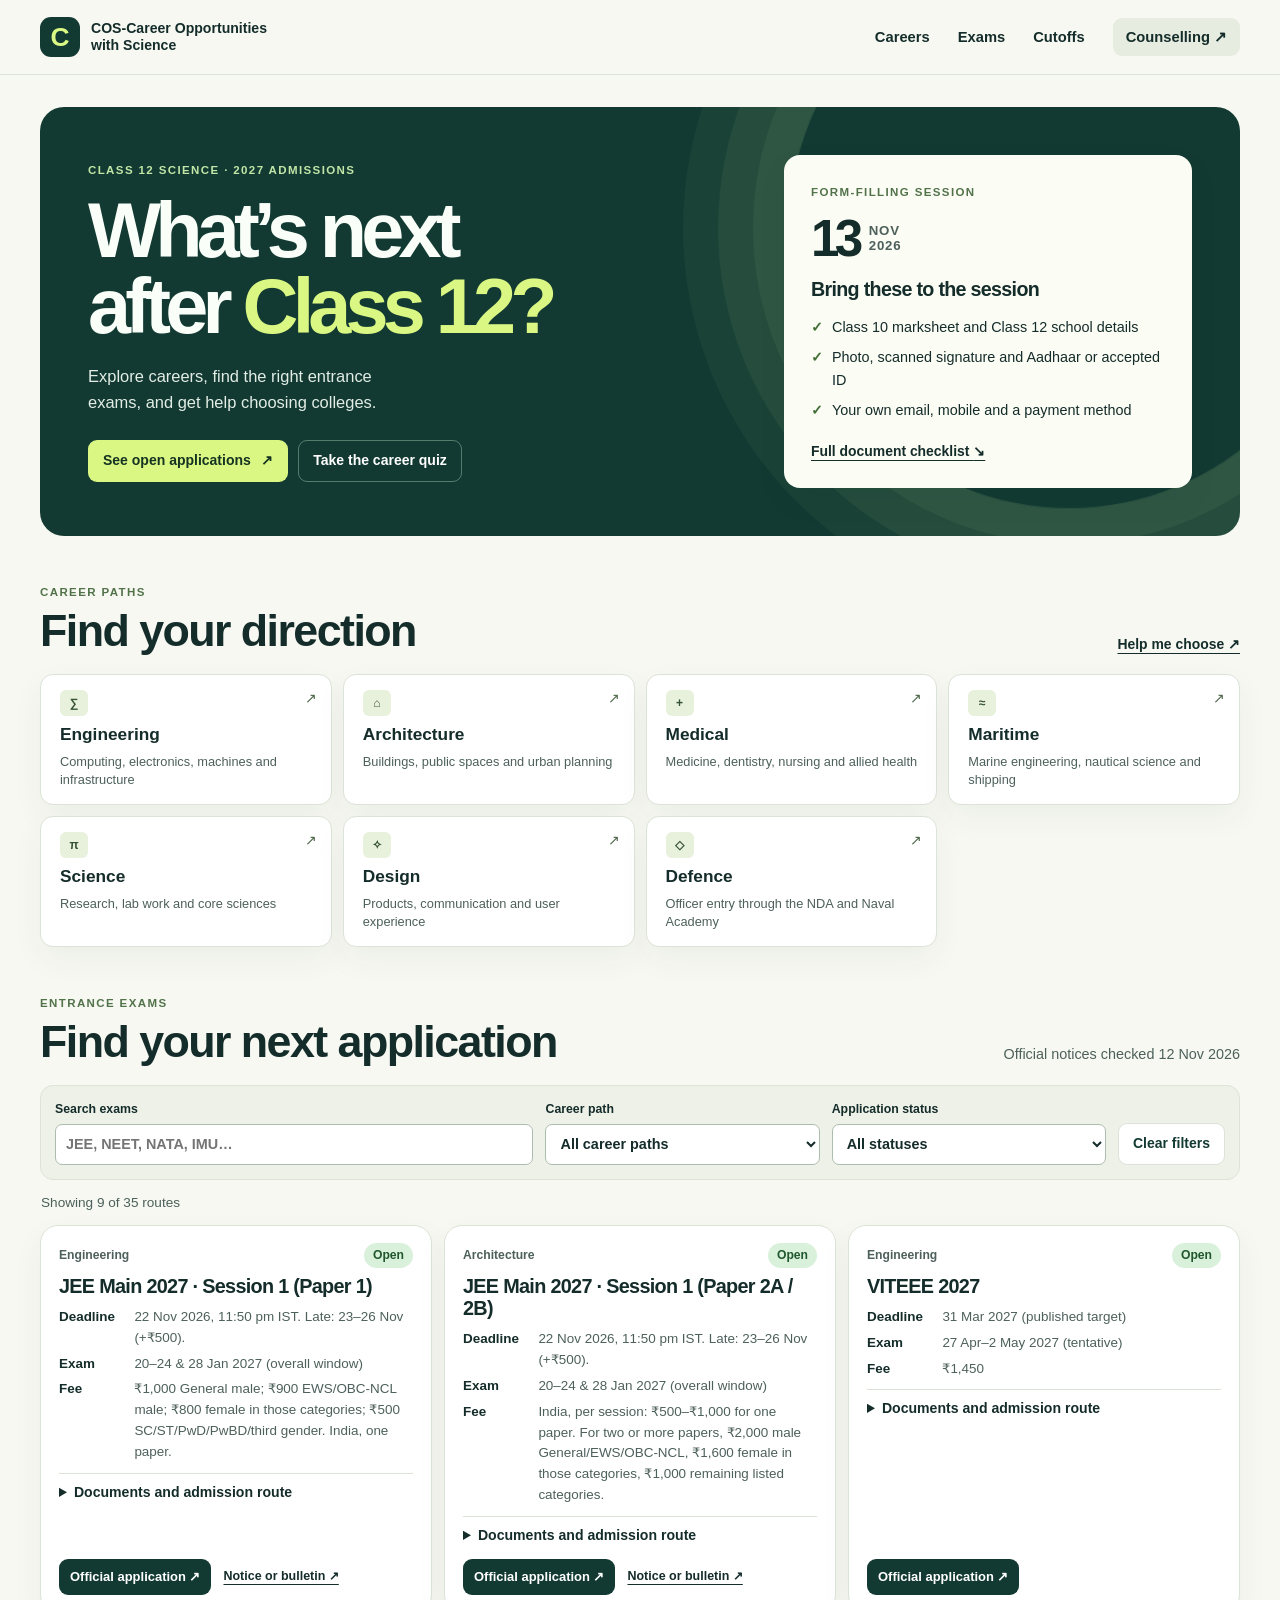
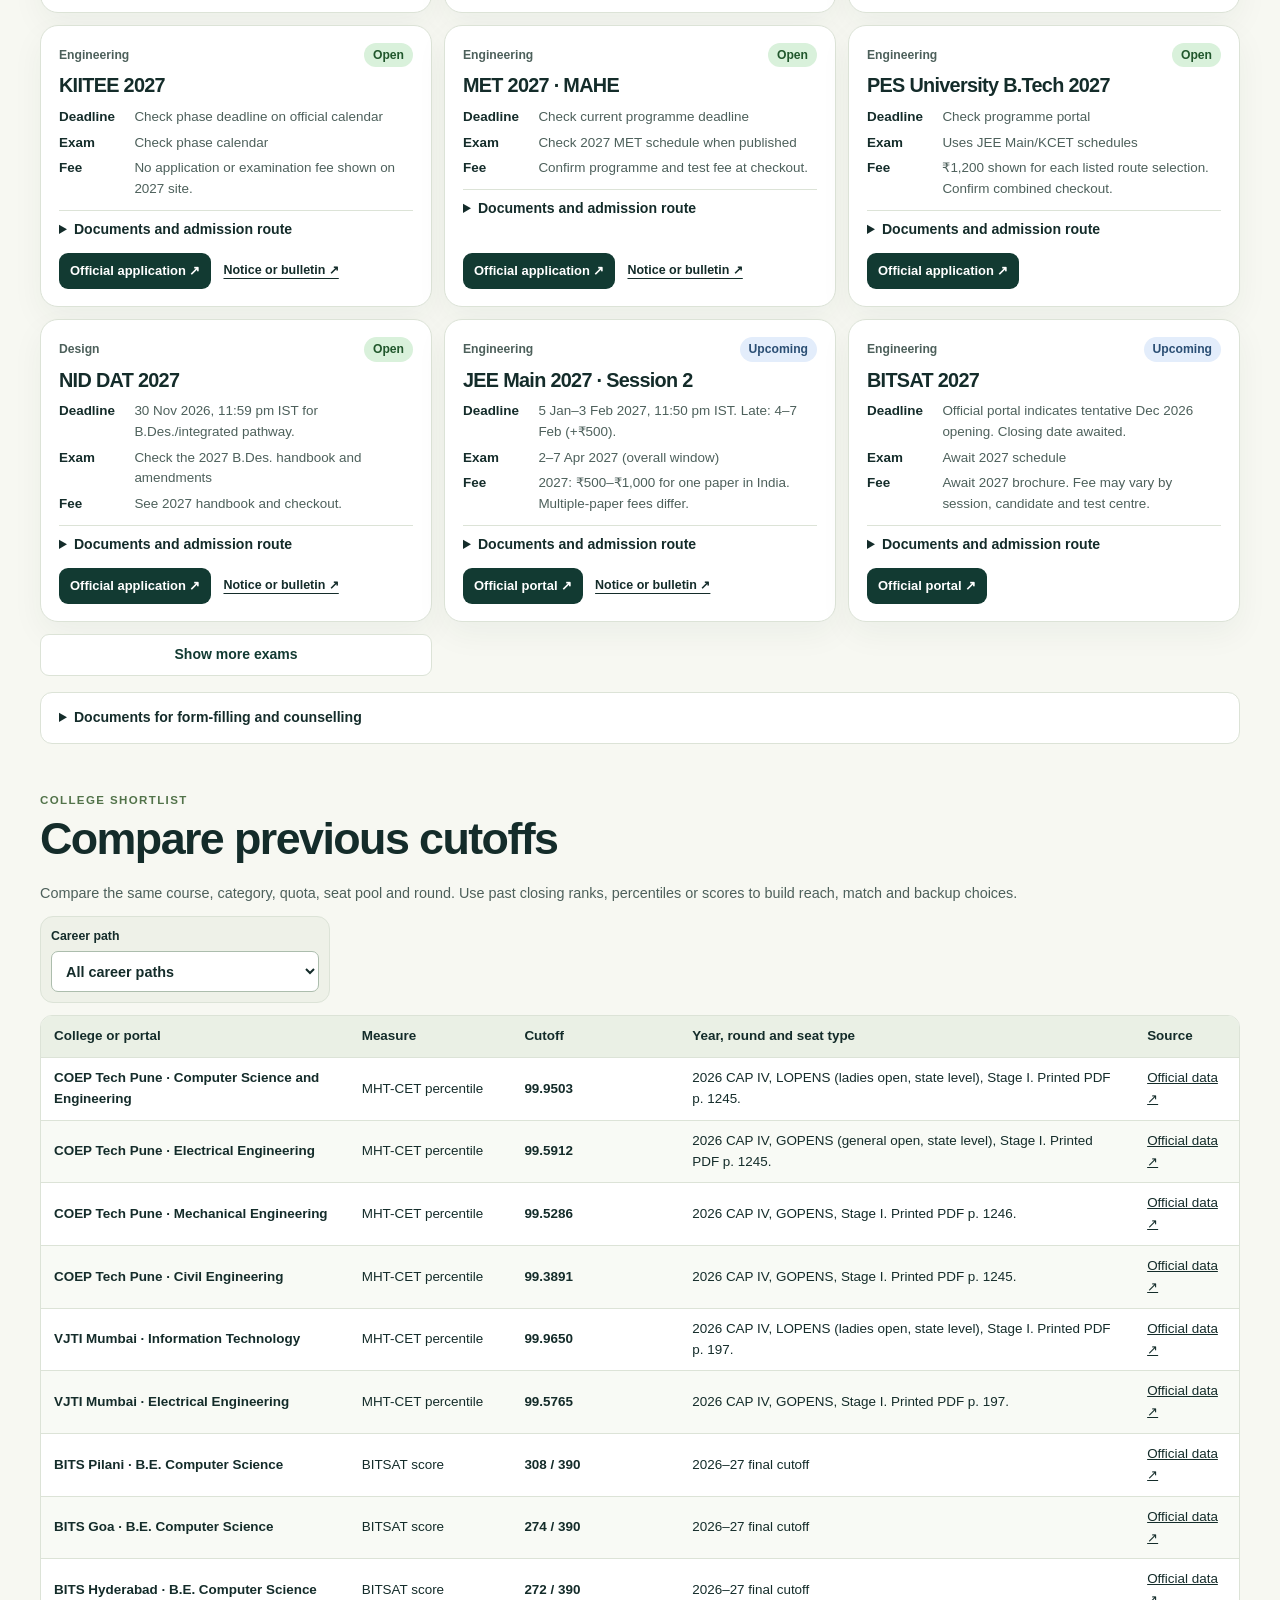
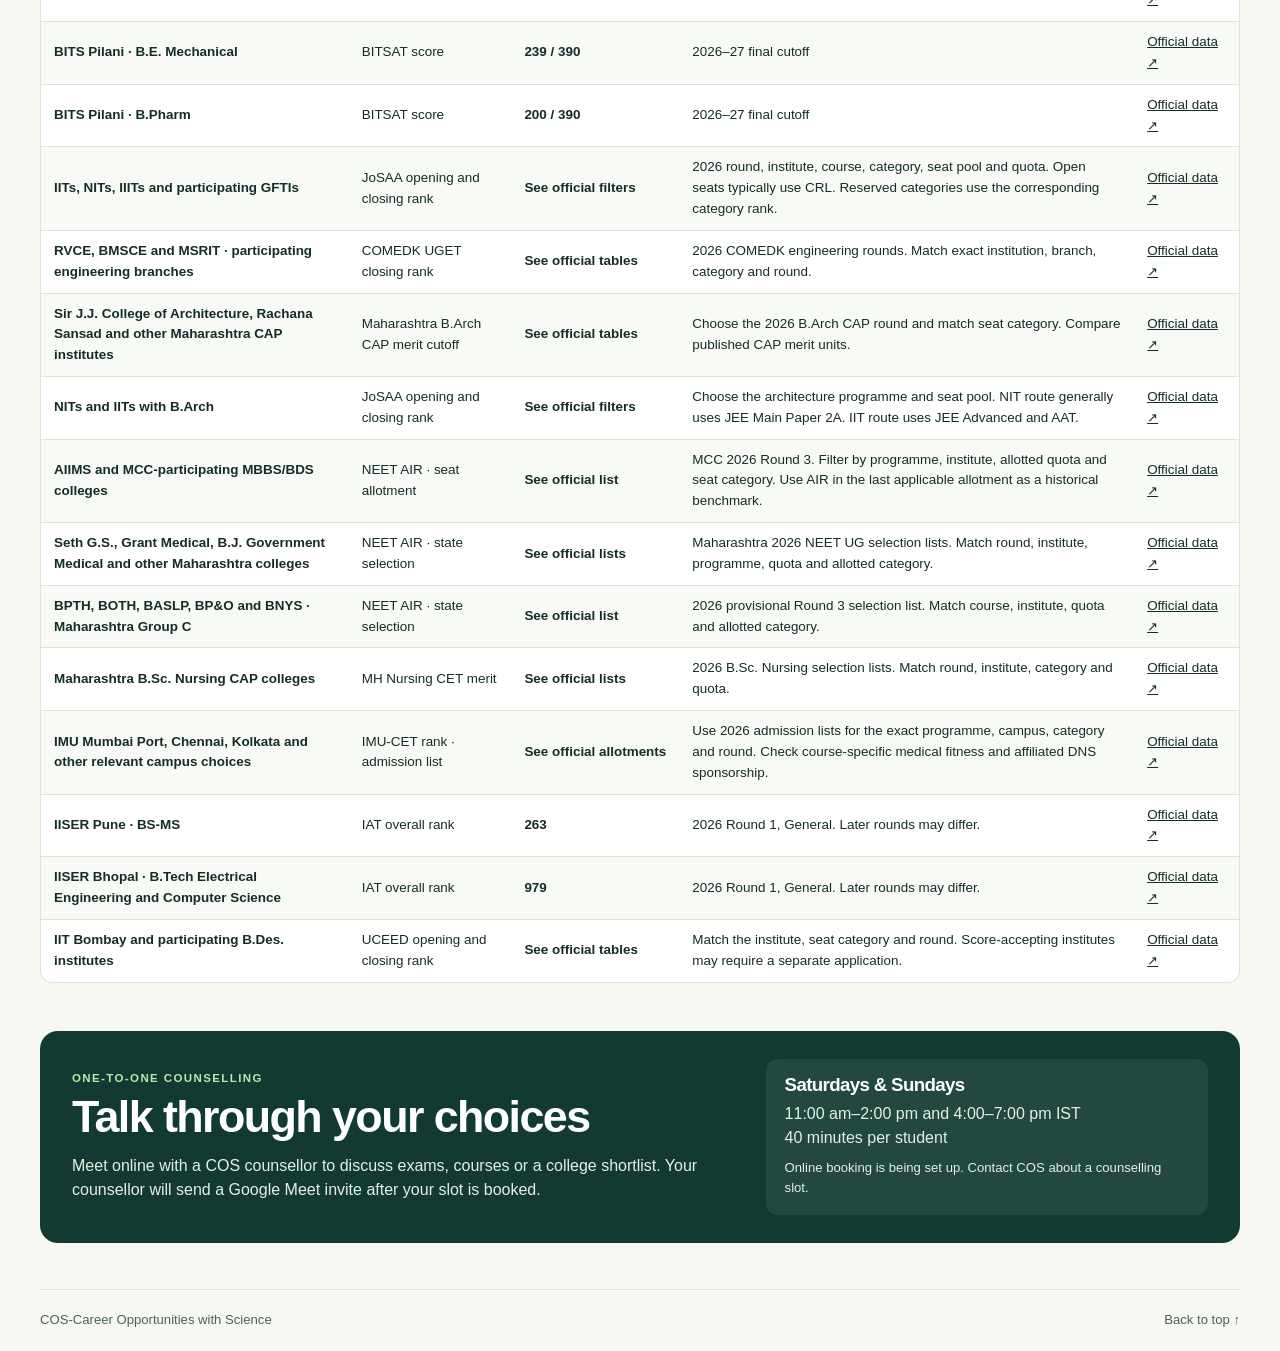
==== docs/index.html @ 246bf9da "Build COS career and admissions dashboard" ====
<!doctype html>
<html lang="en-IN">
<head>
  <meta charset="utf-8">
  <meta name="viewport" content="width=device-width, initial-scale=1">
  <meta name="description" content="Explore careers, find official entrance exam forms, and book counselling with COS-Career Opportunities with Science.">
  <title>Career &amp; Admissions | COS-Career Opportunities with Science</title>
  <link rel="stylesheet" href="styles.css">
  <script src="config.js" defer></script>
  <script src="admissions.js" defer></script>
  <script src="career.js" defer></script>
  <script src="app.js" defer></script>
</head>
<body>
  <a class="skip" href="#main">Skip to content</a>
  <header class="site-header">
    <div class="shell header-inner">
      <a class="brand" href="#top" aria-label="COS-Career Opportunities with Science"><span class="brand-mark" aria-hidden="true">C</span><strong>COS-Career Opportunities<br>with Science</strong></a>
      <nav aria-label="Main navigation">
        <a href="#careers">Careers</a><a href="#exams">Exams</a><a href="#cutoffs">Cutoffs</a><a class="nav-book" href="#counselling">Counselling <span aria-hidden="true">↗</span></a>
      </nav>
    </div>
  </header>
  <main id="main" class="shell">
    <section class="hero" id="top" aria-labelledby="hero-title">
      <div class="hero-copy">
        <p class="eyebrow">CLASS 12 SCIENCE · 2027 ADMISSIONS</p>
        <h1 id="hero-title">What’s next<br>after <em>Class 12?</em></h1>
        <p>Explore careers, find the right entrance exams, and get help choosing colleges.</p>
        <div class="actions"><a class="button primary" href="#exams" data-open-exams>See open applications <span aria-hidden="true">↗</span></a><a class="button secondary" href="#career-quiz" data-quiz>Take the career quiz</a></div>
      </div>
      <aside class="session" aria-labelledby="session-title">
        <span class="session-label">FORM-FILLING SESSION</span>
        <p class="session-date">13 <span>NOV<br>2026</span></p>
        <h2 id="session-title">Bring these to the session</h2>
        <ul class="session-list"><li>Class 10 marksheet and Class 12 school details</li><li>Photo, scanned signature and Aadhaar or accepted ID</li><li>Your own email, mobile and a payment method</li></ul>
        <a href="#documents">Full document checklist <span aria-hidden="true">↘</span></a>
      </aside>
    </section>

    <section class="section" id="careers" aria-labelledby="careers-title">
      <div class="section-heading"><div><p class="eyebrow">CAREER PATHS</p><h2 id="careers-title">Find your direction</h2></div><a class="text-link" href="#career-quiz" data-quiz>Help me choose <span aria-hidden="true">↗</span></a></div>
      <div class="career-grid" id="career-grid"></div>
      <div id="career-quiz" class="quiz-panel" hidden></div>
    </section>

    <section class="section" id="exams" aria-labelledby="exams-title">
      <div class="section-heading"><div><p class="eyebrow">ENTRANCE EXAMS</p><h2 id="exams-title" tabindex="-1">Find your next application</h2></div><p id="checked-date" class="section-note"></p></div>
      <div class="filters" aria-label="Filter entrance exams">
        <label class="search-label">Search exams<input type="search" id="exam-search" placeholder="JEE, NEET, NATA, IMU…"></label>
        <label>Career path<select id="exam-track"><option value="">All career paths</option></select></label>
        <label>Application status<select id="exam-status"><option value="">All statuses</option><option>Open</option><option>Upcoming</option><option>Watch</option><option>Closed</option></select></label>
        <button id="reset-filters" class="button light" type="button">Clear filters</button>
      </div>
      <p class="count" id="exam-count" role="status"></p>
      <div class="exam-grid" id="exam-grid"></div>
      <details class="checklist" id="documents"><summary>Documents for form-filling and counselling</summary>
        <div class="checklist-grid">
          <div><h3>Bring for form-filling</h3><ul><li>Class 10 marksheet or certificate. Check spelling and date of birth against your ID.</li><li>Class 12 board, school, subject and roll or registration details if issued. Bring the marksheet if you have already passed.</li><li>Recent photo, scanned signature, and Aadhaar or another accepted ID. Bring a phone for OTPs and live photo capture.</li><li>Category, EWS, OBC-NCL, PwD or UDID documents where applicable. Use the current bulletin for accepted formats and validity dates.</li></ul></div>
          <div><h3>Keep ready for counselling</h3><ul><li>Scorecard, Class 10 and 12 records, school leaving certificate, and domicile or nationality evidence when required.</li><li>Maharashtra candidates should check DigiLocker, APAAR and state quota requirements. Reserved category claims may require caste validity or other state certificates.</li><li>Marine applicants should check eyesight, colour vision, medical fitness, passport and DNS sponsorship requirements for their programme.</li><li>Download the confirmation page and fee receipt for every completed application. Enter OTPs and payment details yourself.</li></ul></div>
        </div>
      </details>
    </section>

    <section class="section" id="cutoffs" aria-labelledby="cutoffs-title">
      <div class="section-heading"><div><p class="eyebrow">COLLEGE SHORTLIST</p><h2 id="cutoffs-title">Compare previous cutoffs</h2></div></div>
      <p class="section-note cutoff-intro">Compare the same course, category, quota, seat pool and round. Use past closing ranks, percentiles or scores to build reach, match and backup choices.</p>
      <div class="filters cutoff-filters"><label>Career path<select id="cutoff-track"><option value="">All career paths</option></select></label></div>
      <div class="table-wrap" tabindex="0" role="region" aria-label="Historical admissions benchmarks">
        <table><thead><tr><th scope="col">College or portal</th><th scope="col">Measure</th><th scope="col">Cutoff</th><th scope="col">Year, round and seat type</th><th scope="col">Source</th></tr></thead><tbody id="cutoff-rows"></tbody></table>
      </div>
    </section>

    <section class="section counselling" id="counselling" aria-labelledby="counselling-title">
      <div><p class="eyebrow">ONE-TO-ONE COUNSELLING</p><h2 id="counselling-title">Talk through your choices</h2><p>Meet online with a COS counsellor to discuss exams, courses or a college shortlist. Your counsellor will send a Google Meet invite after your slot is booked.</p></div>
      <div class="counselling-card"><h3>Saturdays &amp; Sundays</h3><p>11:00 am–2:00 pm and 4:00–7:00 pm IST</p><p>40 minutes per student</p><a id="book-link" class="button primary" target="_blank" rel="noopener" hidden>See available slots <span aria-hidden="true">↗</span></a><p id="book-status" class="booking-status" role="status"></p></div>
    </section>
  </main>
  <footer><div class="shell footer-inner"><span>COS-Career Opportunities with Science</span><a href="#top">Back to top ↑</a></div></footer>
</body>
</html>
---- docs/styles.css ----
:root {
  color-scheme: light;
  --ink: #142c2a;
  --muted: #4d605b;
  --paper: #f7f8f2;
  --white: #fff;
  --line: #dce3d7;
  --pine: #123a32;
  --leaf: #daf783;
  --radius: 18px;
  --shadow: 0 12px 32px #16342b0d;
  font-family: 'DM Sans',Arial,sans-serif;
}

* {
  box-sizing: border-box;
}

html {
  scroll-behavior: smooth;
  scroll-padding-top: 92px;
}

body {
  margin: 0;
  background: var(--paper);
  color: var(--ink);
  line-height: 1.55;
}

a {
  color: inherit;
}

button,input,select {
  font: inherit;
}

button {
  cursor: pointer;
}

button:disabled {
  cursor: default;
  opacity: .55;
}

a:focus-visible,button:focus-visible,input:focus-visible,select:focus-visible,summary:focus-visible,[tabindex]:focus-visible {
  outline: 3px solid #66912a;
  outline-offset: 4px;
}

[hidden] {
  display: none!important;
}

h1,h2,h3,p {
  margin: 0;
}

h1,h2,h3 {
  line-height: 1.12;
  letter-spacing: -.035em;
}

ul {
  padding-inline-start: 1.25rem;
}

.shell {
  width: min(1200px,calc(100% - 72px));
  margin-inline: auto;
}

.skip {
  position: absolute;
  top: -5rem;
  left: 1rem;
  z-index: 5;
  background: white;
  padding: .8rem;
}

.skip:focus {
  top: 1rem;
}

.site-header {
  background: var(--paper);
  border-bottom: 1px solid var(--line);
  position: sticky;
  top: 0;
  z-index: 3;
}

.header-inner,.footer-inner {
  display: flex;
  align-items: center;
  justify-content: space-between;
  gap: 20px;
  min-height: 74px;
}

.brand {
  display: inline-flex;
  align-items: center;
  gap: 11px;
  font-size: .88rem;
  line-height: 1.2;
  text-decoration: none;
}

.brand-mark {
  background: var(--pine);
  color: var(--leaf);
  display: grid;
  place-items: center;
  width: 40px;
  height: 40px;
  border-radius: 11px;
  font-size: 1.65rem;
  font-weight: 800;
  line-height: 1;
}

.header-inner nav {
  display: flex;
  align-items: center;
  gap: 28px;
  font-size: .92rem;
  font-weight: 650;
}

.header-inner nav a,.footer-inner a {
  text-decoration: none;
}

.header-inner nav a:hover,.footer-inner a:hover {
  text-decoration: underline;
}

.nav-book {
  background: #e6ecdf;
  padding: 8px 13px;
  border-radius: 9px;
}

.hero {
  margin-top: 32px;
  border-radius: 24px;
  background: var(--pine);
  color: #f9fff8;
  min-height: 388px;
  padding: 48px;
  display: grid;
  grid-template-columns: 1.35fr .85fr;
  align-items: center;
  gap: 48px;
  position: relative;
  overflow: hidden;
  isolation: isolate;
}

.hero::before,.hero::after {
  content: '';
  position: absolute;
  z-index: -1;
  border: 1px solid #b4d29427;
  border-radius: 50%;
  width: 560px;
  height: 560px;
  right: -110px;
  top: -160px;
  box-shadow: 0 0 0 35px #b4d29412,0 0 0 70px #b4d29412,0 0 0 105px #b4d2940d;
}

.hero::after {
  display: none;
}

.eyebrow,.session-label {
  font-size: .72rem;
  font-weight: 800;
  letter-spacing: .12em;
  line-height: 1.4;
}

.eyebrow {
  color: #52734a;
}

.hero .eyebrow,.counselling .eyebrow {
  color: #c1e6a7;
}

.hero h1 {
  font-size: clamp(3.15rem,6.05vw,5.4rem);
  line-height: .98;
  margin: 15px 0 20px;
  letter-spacing: -.075em;
}

.hero h1 em {
  font-style: normal;
  color: var(--leaf);
}

.hero-copy>p:not(.eyebrow) {
  color: #e2ede5;
  font-size: 1.03rem;
  max-width: 37ch;
}

.actions {
  display: flex;
  align-items: center;
  gap: 10px;
  flex-wrap: wrap;
  margin-top: 24px;
}

.button {
  display: inline-flex;
  align-items: center;
  justify-content: center;
  gap: .65rem;
  border: 1px solid transparent;
  border-radius: 9px;
  padding: 10px 14px;
  text-decoration: none;
  font-size: .875rem;
  font-weight: 750;
  line-height: 1.4;
  min-height: 42px;
}

.button.primary {
  background: var(--leaf);
  color: #153321;
}

.button.primary:hover {
  background: #e7ffab;
}

.button.secondary {
  border-color: #b2d2bc6e;
  color: white;
  background: transparent;
}

.button.secondary:hover {
  background: #fff2;
}

.button.light {
  border-color: var(--line);
  background: white;
  color: var(--pine);
}

.button.light:hover {
  background: #eaf1e3;
}

.button.dark {
  background: var(--pine);
  color: white;
}

.button.dark:hover {
  background: #205242;
}

.session {
  background: #fbfcf4;
  color: var(--ink);
  padding: 24px 27px;
  border-radius: 16px;
  box-shadow: var(--shadow);
}

.session-label {
  color: #52734a;
}

.session-date {
  display: flex;
  gap: 10px;
  align-items: center;
  font-weight: 850;
  font-size: 3.2rem;
  line-height: 1;
  margin: 9px 0 14px;
  letter-spacing: -.09em;
}

.session-date span {
  font-size: .83rem;
  line-height: 1.15;
  letter-spacing: .06em;
  font-weight: 800;
  color: var(--muted);
}

.session h2 {
  font-size: 1.23rem;
}

.session-list {
  margin: 12px 0 14px;
  padding: 0;
  list-style: none;
  font-size: .9rem;
}

.session-list li {
  display: flex;
  gap: 9px;
  padding: 4px 0;
  align-items: baseline;
}

.session-list li::before {
  content: '✓';
  font-weight: bold;
  color: #426f36;
}

.session a,.text-link {
  font-size: .87rem;
  font-weight: 750;
  text-underline-offset: 4px;
}

.section {
  margin-top: 48px;
}

.section-heading {
  display: flex;
  align-items: end;
  justify-content: space-between;
  gap: 16px;
  margin-bottom: 19px;
}

.section-heading h2,.counselling h2 {
  font-size: clamp(1.9rem,3.5vw,3rem);
  margin-top: 5px;
}

.section-note {
  font-size: .9rem;
  color: var(--muted);
}

.career-grid {
  display: grid;
  grid-template-columns: repeat(4,minmax(0,1fr));
  gap: 11px;
}

.career-card {
  text-align: left;
  display: flex;
  flex-direction: column;
  gap: 8px;
  position: relative;
  min-height: 120px;
  background: white;
  color: var(--ink);
  border: 1px solid var(--line);
  border-radius: 13px;
  padding: 15px 19px;
  box-shadow: var(--shadow);
}

.career-card:hover {
  background: #f2f8e8;
  border-color: #8eab7c;
}

.career-card strong {
  font-size: 1.08rem;
  line-height: 1.2;
}

.career-card small {
  color: var(--muted);
  font-size: .8rem;
  line-height: 1.4;
}

.career-card .path-symbol {
  display: grid;
  place-items: center;
  min-width: 28px;
  width: max-content;
  height: 26px;
  padding: 0 6px;
  border-radius: 6px;
  font-size: .75rem;
  font-weight: 850;
  line-height: 1;
  background: #e8f1dc;
  color: #365333;
}

.career-card .path-arrow {
  position: absolute;
  right: 14px;
  top: 12px;
  font-size: .9rem;
  color: #4e684a;
}

.filters {
  display: flex;
  flex-wrap: wrap;
  gap: 12px;
  align-items: end;
  background: #eef1e8;
  border: 1px solid var(--line);
  border-radius: 13px;
  padding: 14px;
}

.filters label {
  display: grid;
  gap: 5px;
  font-size: .77rem;
  font-weight: 750;
  flex: 1 1 135px;
}

.filters .search-label {
  flex: 2 1 200px;
}

input,select {
  width: 100%;
  min-height: 41px;
  padding: 8px 10px;
  border: 1px solid #acbdad;
  border-radius: 7px;
  background: white;
  color: var(--ink);
  font-size: .9rem;
}

.count {
  margin: 12px 1px;
  font-size: .85rem;
  color: var(--muted);
}

.exam-grid {
  display: grid;
  grid-template-columns: repeat(3,minmax(0,1fr));
  gap: 12px;
}

.exam-card {
  min-width: 0;
  display: flex;
  flex-direction: column;
  border: 1px solid var(--line);
  border-radius: var(--radius);
  padding: 17px 18px;
  background: white;
  box-shadow: var(--shadow);
}

.exam-card h3 {
  font-size: 1.24rem;
  margin: 7px 0 10px;
}

.exam-meta {
  display: flex;
  align-items: center;
  justify-content: space-between;
  gap: 8px;
  font-size: .76rem;
  color: var(--muted);
  font-weight: 750;
}

.pill {
  border-radius: 50px;
  padding: 3px 9px;
  white-space: nowrap;
  background: #eef0ec;
  color: #4e5b54;
}

.pill.open {
  background: #d9f1db;
  color: #21572c;
}

.pill.upcoming {
  background: #e3edfb;
  color: #2b4f74;
}

.pill.watch {
  background: #fff0c9;
  color: #664d13;
}

.exam-card dl {
  margin: 0 0 10px;
  font-size: .84rem;
  display: grid;
  grid-template-columns: 4.4rem 1fr;
  gap: 5px;
}

.exam-card dt {
  font-weight: 750;
}

.exam-card dd {
  margin: 0;
  color: var(--muted);
}

details {
  font-size: .88rem;
}

summary {
  cursor: pointer;
  font-weight: 750;
}

.exam-card details {
  margin-bottom: 12px;
  border-top: 1px solid var(--line);
  padding-top: 8px;
}

.exam-card details p {
  margin-top: 8px;
  color: var(--muted);
}

.exam-actions {
  margin-top: auto;
  display: flex;
  flex-wrap: wrap;
  align-items: center;
  gap: 12px;
}

.exam-actions .button {
  padding: 7px 10px;
  min-height: 36px;
  font-size: .81rem;
}

.exam-actions .text-link {
  font-size: .78rem;
}

.empty {
  grid-column: 1/-1;
  padding: 22px;
  border: 1px dashed #aebcaa;
  border-radius: 12px;
  color: var(--muted);
}

.checklist {
  margin-top: 16px;
  border: 1px solid var(--line);
  border-radius: 12px;
  background: white;
  padding: 14px 18px;
}

.checklist-grid {
  display: grid;
  grid-template-columns: 1fr 1fr;
  gap: 24px;
  margin-top: 15px;
}

.checklist-grid h3 {
  font-size: 1rem;
}

.checklist-grid ul {
  margin: 8px 0;
}

.checklist-grid li+li {
  margin-top: 5px;
}

.cutoff-intro {
  margin-bottom: 12px;
}

.cutoff-filters {
  width: min(290px,100%);
  padding: 10px;
  margin-bottom: 12px;
}

.table-wrap {
  overflow: auto;
  border: 1px solid var(--line);
  border-radius: 12px;
  background: white;
}

table {
  width: 100%;
  border-collapse: collapse;
  text-align: left;
  font-size: .84rem;
}

th,td {
  padding: 10px 13px;
  border-bottom: 1px solid var(--line);
  min-width: 100px;
}

thead {
  background: #eaf0e5;
}

td:first-child {
  font-weight: 750;
}

td:nth-child(3) {
  font-weight: 750;
  white-space: nowrap;
}

tbody tr:last-child td {
  border-bottom: 0;
}

tbody tr:nth-child(even) {
  background: #f8faf5;
}

.counselling {
  margin-bottom: 46px;
  padding: 28px 32px;
  border-radius: 18px;
  background: var(--pine);
  color: white;
  display: grid;
  grid-template-columns: 1.2fr .8fr;
  gap: 30px;
  align-items: center;
}

.counselling h2 {
  margin-bottom: 12px;
}

.counselling p {
  color: #e5efe5;
}

.counselling-card {
  padding: 16px 19px;
  border-radius: 12px;
  background: #ffffff12;
}

.counselling-card h3 {
  margin-bottom: 6px;
}

.counselling-card .button {
  margin-top: 12px;
}

.booking-status {
  font-size: .82rem;
  margin-top: 7px;
}

.footer-inner {
  border-top: 1px solid var(--line);
  color: var(--muted);
  font-size: .82rem;
  min-height: 62px;
}

.quiz-panel {
  margin-top: 14px;
  background: white;
  border: 1px solid #cbd8c4;
  border-radius: 14px;
  padding: 22px;
  box-shadow: var(--shadow);
  scroll-margin-top: 92px;
}

.quiz-panel h3 {
  font-size: 1.45rem;
  margin-bottom: 9px;
}

.quiz-panel fieldset {
  border: 0;
  padding: 0;
  margin: 14px 0;
}

.quiz-panel legend {
  font-weight: 800;
  margin-bottom: 8px;
}

.quiz-panel label.option {
  display: flex;
  align-items: center;
  gap: 9px;
  padding: 9px 11px;
  border: 1px solid var(--line);
  border-radius: 8px;
  margin: 5px 0;
  cursor: pointer;
}

.quiz-panel label.option:has(input:checked) {
  background: #ecf4de;
  border-color: #82a674;
}

.quiz-panel input {
  width: auto;
  min-height: auto;
  accent-color: var(--pine);
}

.quiz-actions {
  display: flex;
  flex-wrap: wrap;
  gap: 9px;
  margin-top: 15px;
}

.quiz-progress {
  font-size: .8rem;
  color: var(--muted);
  margin-bottom: 8px;
  font-weight: 750;
}

.quiz-results {
  display: grid;
  grid-template-columns: repeat(3,1fr);
  gap: 10px;
  margin-top: 14px;
}

.result-card {
  border: 1px solid var(--line);
  border-radius: 9px;
  padding: 13px;
}

.result-card h4 {
  margin: 0 0 5px;
}

.result-card p {
  font-size: .84rem;
  color: var(--muted);
  margin-bottom: 9px;
}

@media(max-width:900px) {
  .shell {
    width: calc(100% - 44px);
  }
  .hero {
    padding: 32px;
    gap: 24px;
  }
  .hero h1 {
    font-size: clamp(3rem,7.3vw,4.8rem);
  }
  .career-grid,.exam-grid {
    grid-template-columns: repeat(2,minmax(0,1fr));
  }
}

@media(max-width:620px) {
  html {
    scroll-padding-top: 100px;
  }
  .shell {
    width: calc(100% - 28px);
  }
  .header-inner {
    flex-wrap: wrap;
    gap: 8px;
    padding: 10px 0;
  }
  .header-inner nav {
    width: 100%;
    justify-content: space-between;
    gap: 7px;
    font-size: .8rem;
  }
  .nav-book {
    padding: 4px 7px;
  }
  .brand-mark {
    width: 31px;
    height: 31px;
    font-size: 1.2rem;
  }
  .brand {
    font-size: .75rem;
  }
  .hero {
    margin-top: 16px;
    grid-template-columns: 1fr;
    padding: 22px;
    gap: 22px;
  }
  .hero h1 {
    font-size: clamp(2.8rem,12vw,4rem);
  }
  .session {
    padding: 17px;
  }
  .section {
    margin-top: 34px;
  }
  .section-heading {
    align-items: start;
    flex-direction: column;
    gap: 8px;
  }
  .career-card {
    padding: 12px;
    min-height: 112px;
  }
  .exam-grid,.checklist-grid,.quiz-results,.counselling {
    grid-template-columns: 1fr;
  }
  .counselling {
    padding: 20px;
    gap: 18px;
  }
  .exam-card {
    padding: 15px;
  }
  .quiz-panel {
    padding: 15px;
  }
  .footer-inner {
    min-height: 54px;
  }
}

@media(prefers-reduced-motion:reduce) {
  html {
    scroll-behavior: auto;
  }
}
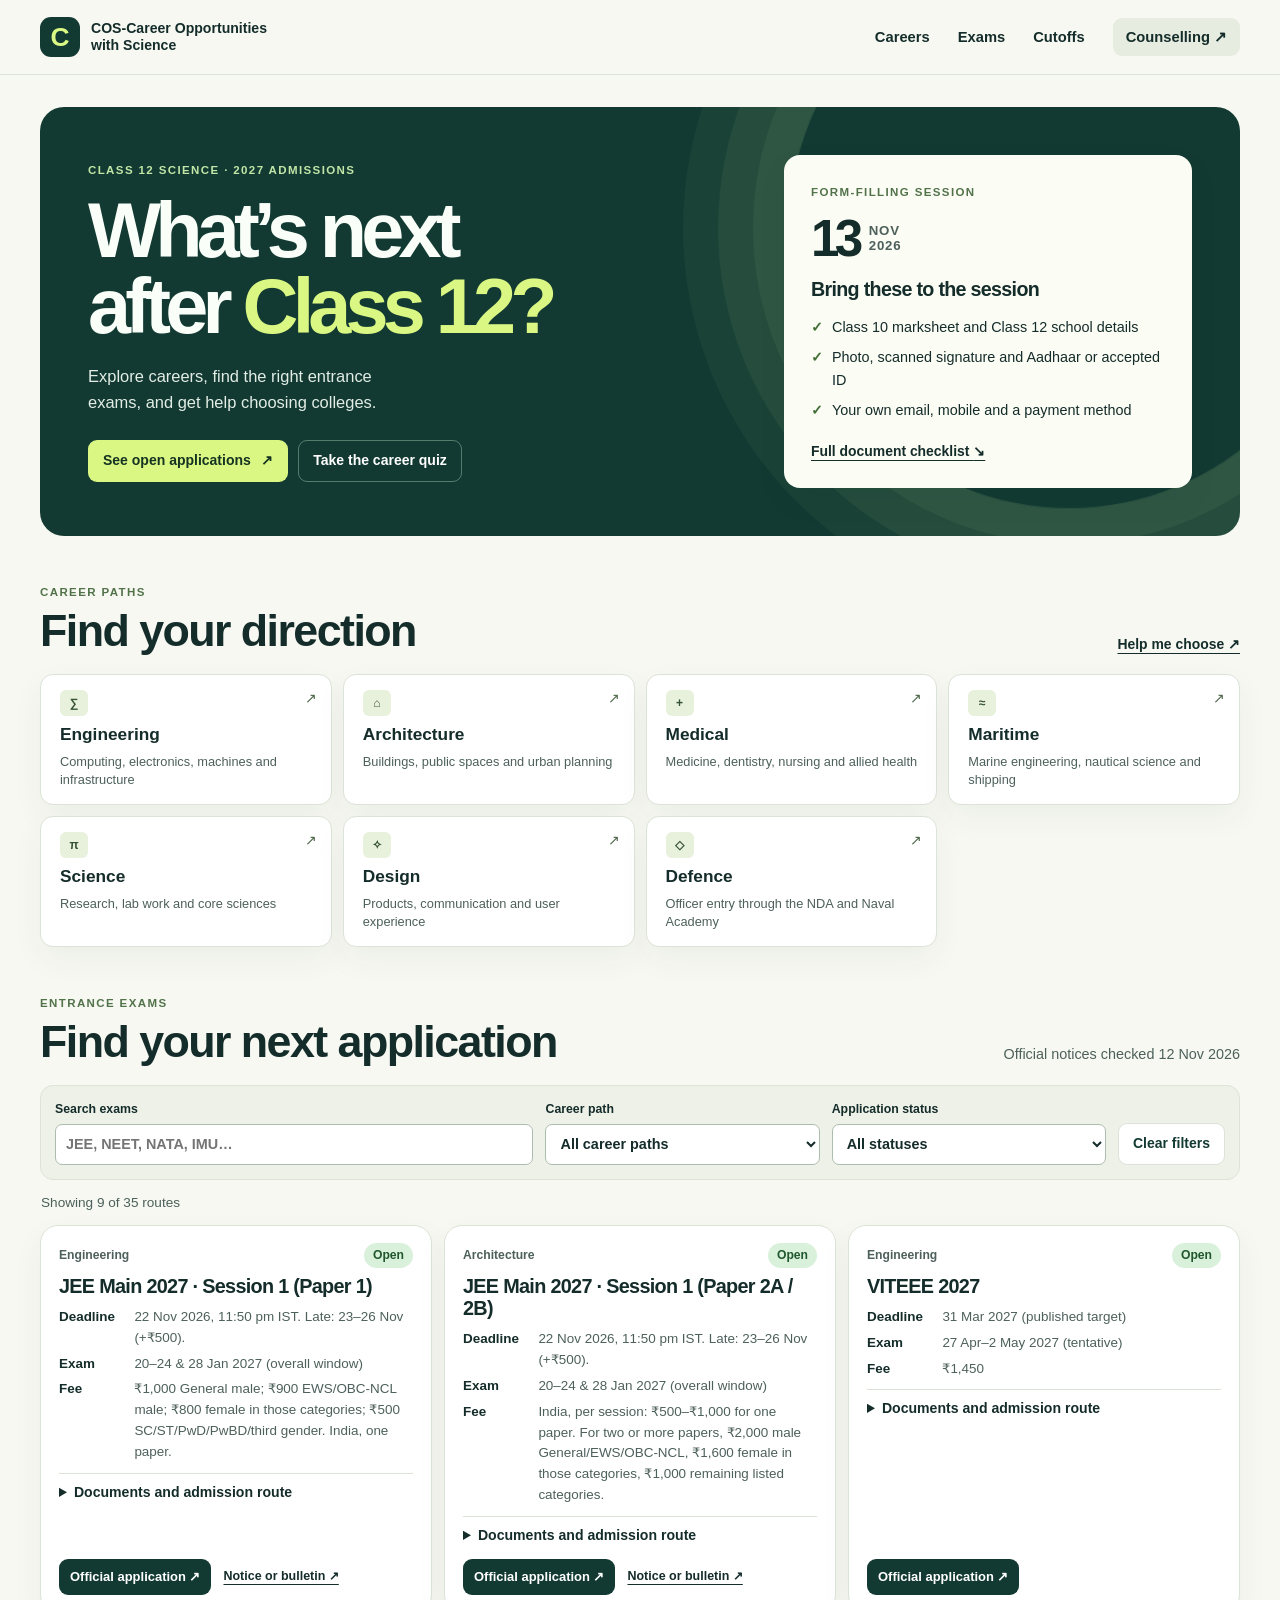
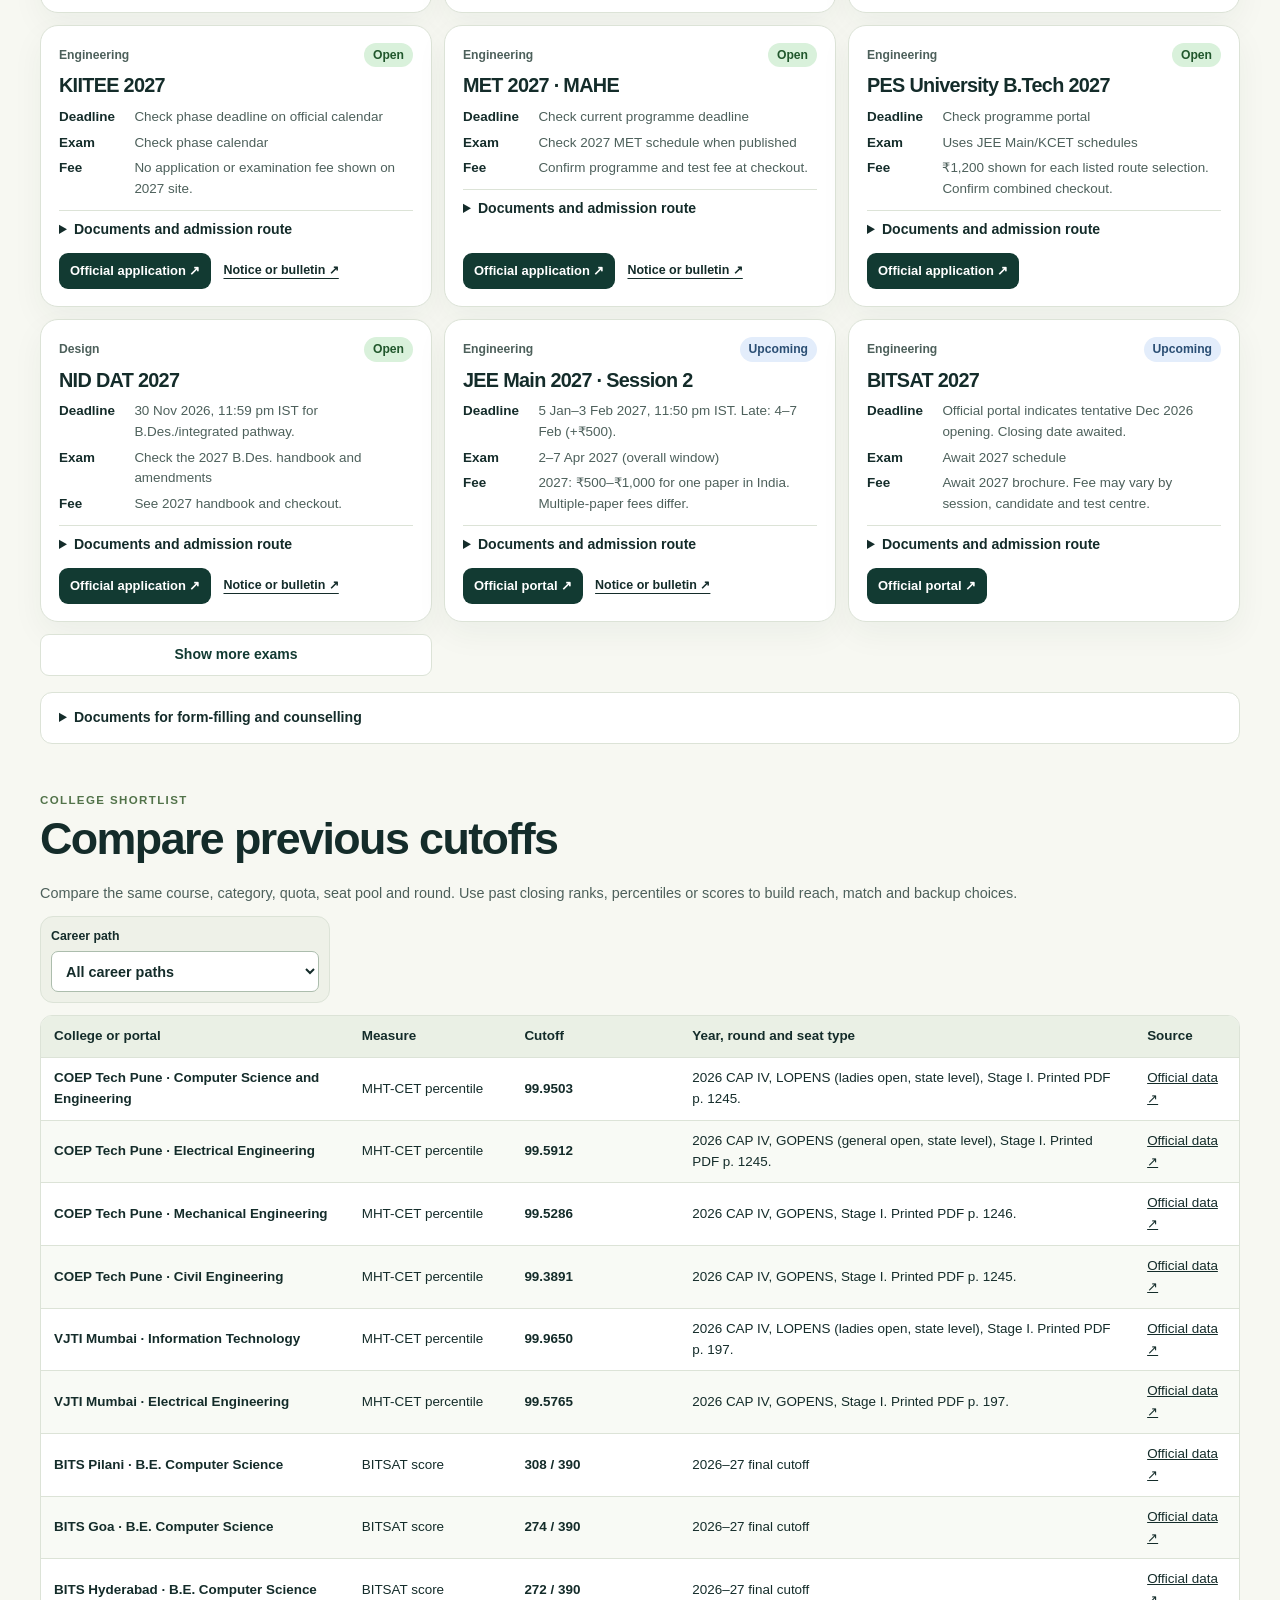
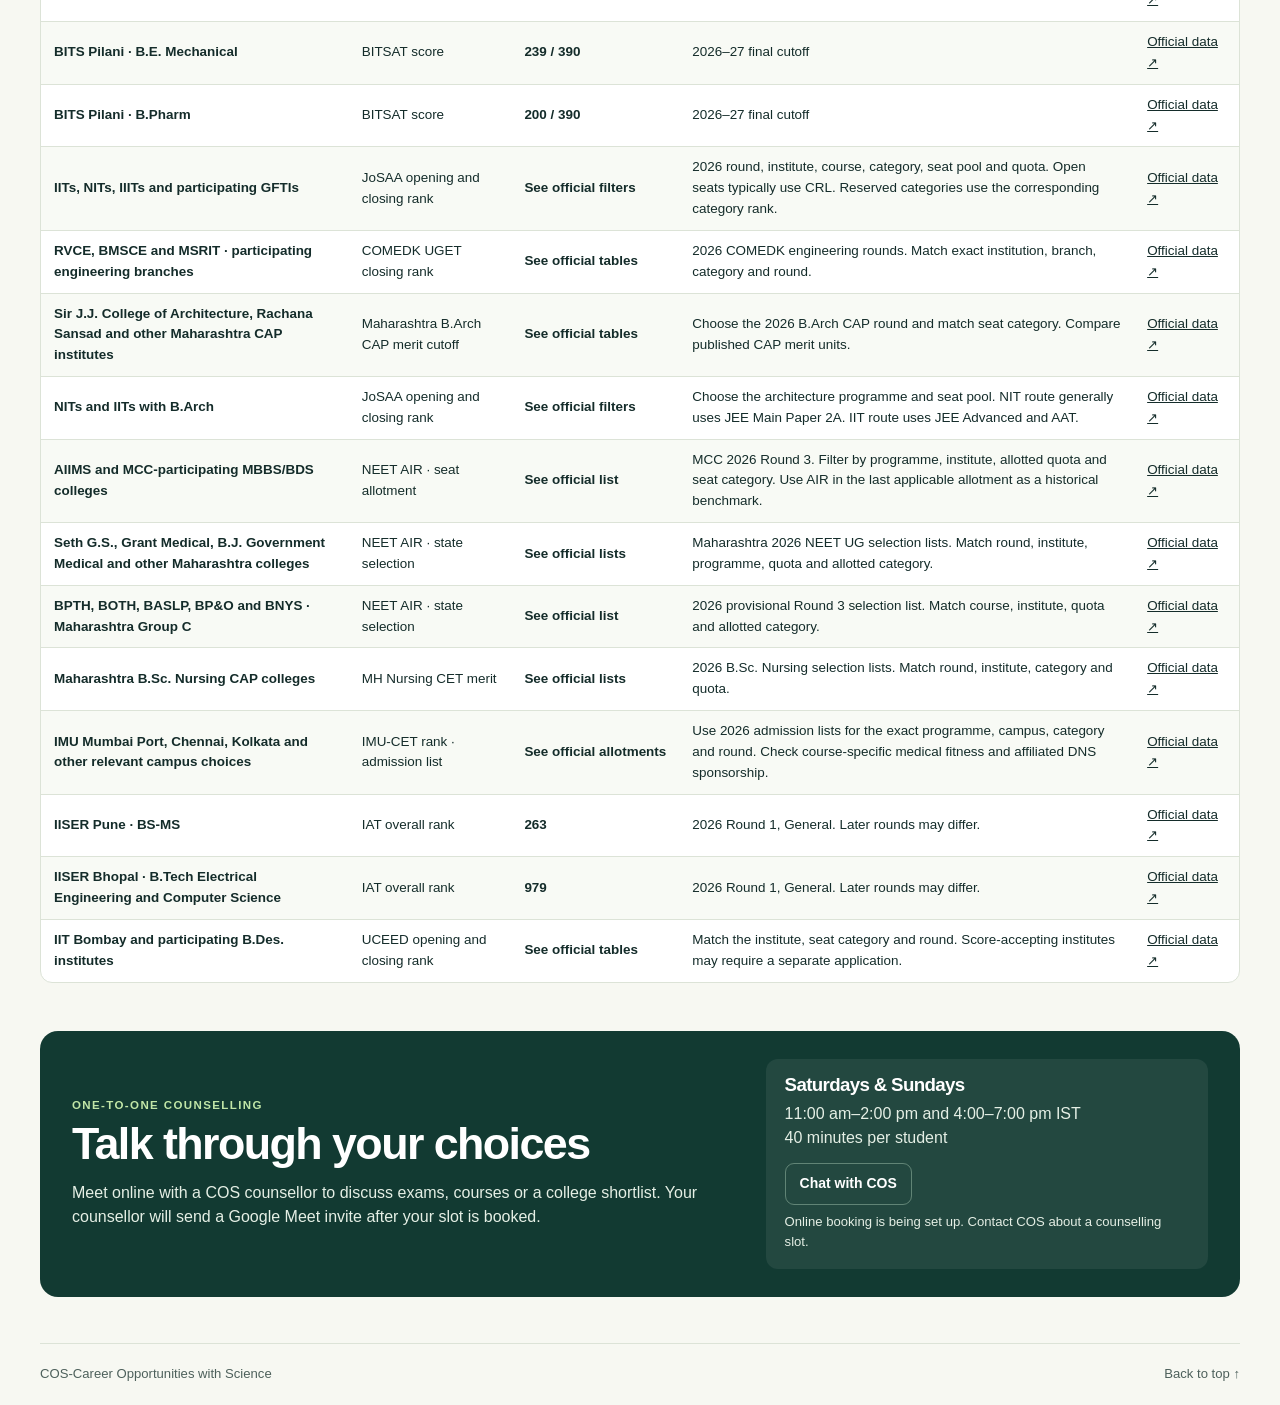
==== commit a9558944: "Add WhatsApp chat link for COS counselling" ====
--- a/docs/index.html
+++ b/docs/index.html
@@ -73,7 +73,16 @@
 
     <section class="section counselling" id="counselling" aria-labelledby="counselling-title">
       <div><p class="eyebrow">ONE-TO-ONE COUNSELLING</p><h2 id="counselling-title">Talk through your choices</h2><p>Meet online with a COS counsellor to discuss exams, courses or a college shortlist. Your counsellor will send a Google Meet invite after your slot is booked.</p></div>
-      <div class="counselling-card"><h3>Saturdays &amp; Sundays</h3><p>11:00 am–2:00 pm and 4:00–7:00 pm IST</p><p>40 minutes per student</p><a id="book-link" class="button primary" target="_blank" rel="noopener" hidden>See available slots <span aria-hidden="true">↗</span></a><p id="book-status" class="booking-status" role="status"></p></div>
+      <div class="counselling-card">
+        <h3>Saturdays &amp; Sundays</h3>
+        <p>11:00 am–2:00 pm and 4:00–7:00 pm IST</p>
+        <p>40 minutes per student</p>
+        <div class="actions">
+          <a id="book-link" class="button primary" target="_blank" rel="noopener" hidden>See available slots <span aria-hidden="true">↗</span></a>
+          <a class="button secondary" href="https://wa.me/917715999595" target="_blank" rel="noopener noreferrer">Chat with COS</a>
+        </div>
+        <p id="book-status" class="booking-status" role="status"></p>
+      </div>
     </section>
   </main>
   <footer><div class="shell footer-inner"><span>COS-Career Opportunities with Science</span><a href="#top">Back to top ↑</a></div></footer>
--- a/docs/styles.css
+++ b/docs/styles.css
@@ -681,7 +681,7 @@
   margin-bottom: 6px;
 }
 
-.counselling-card .button {
+.counselling-card .actions {
   margin-top: 12px;
 }
 
